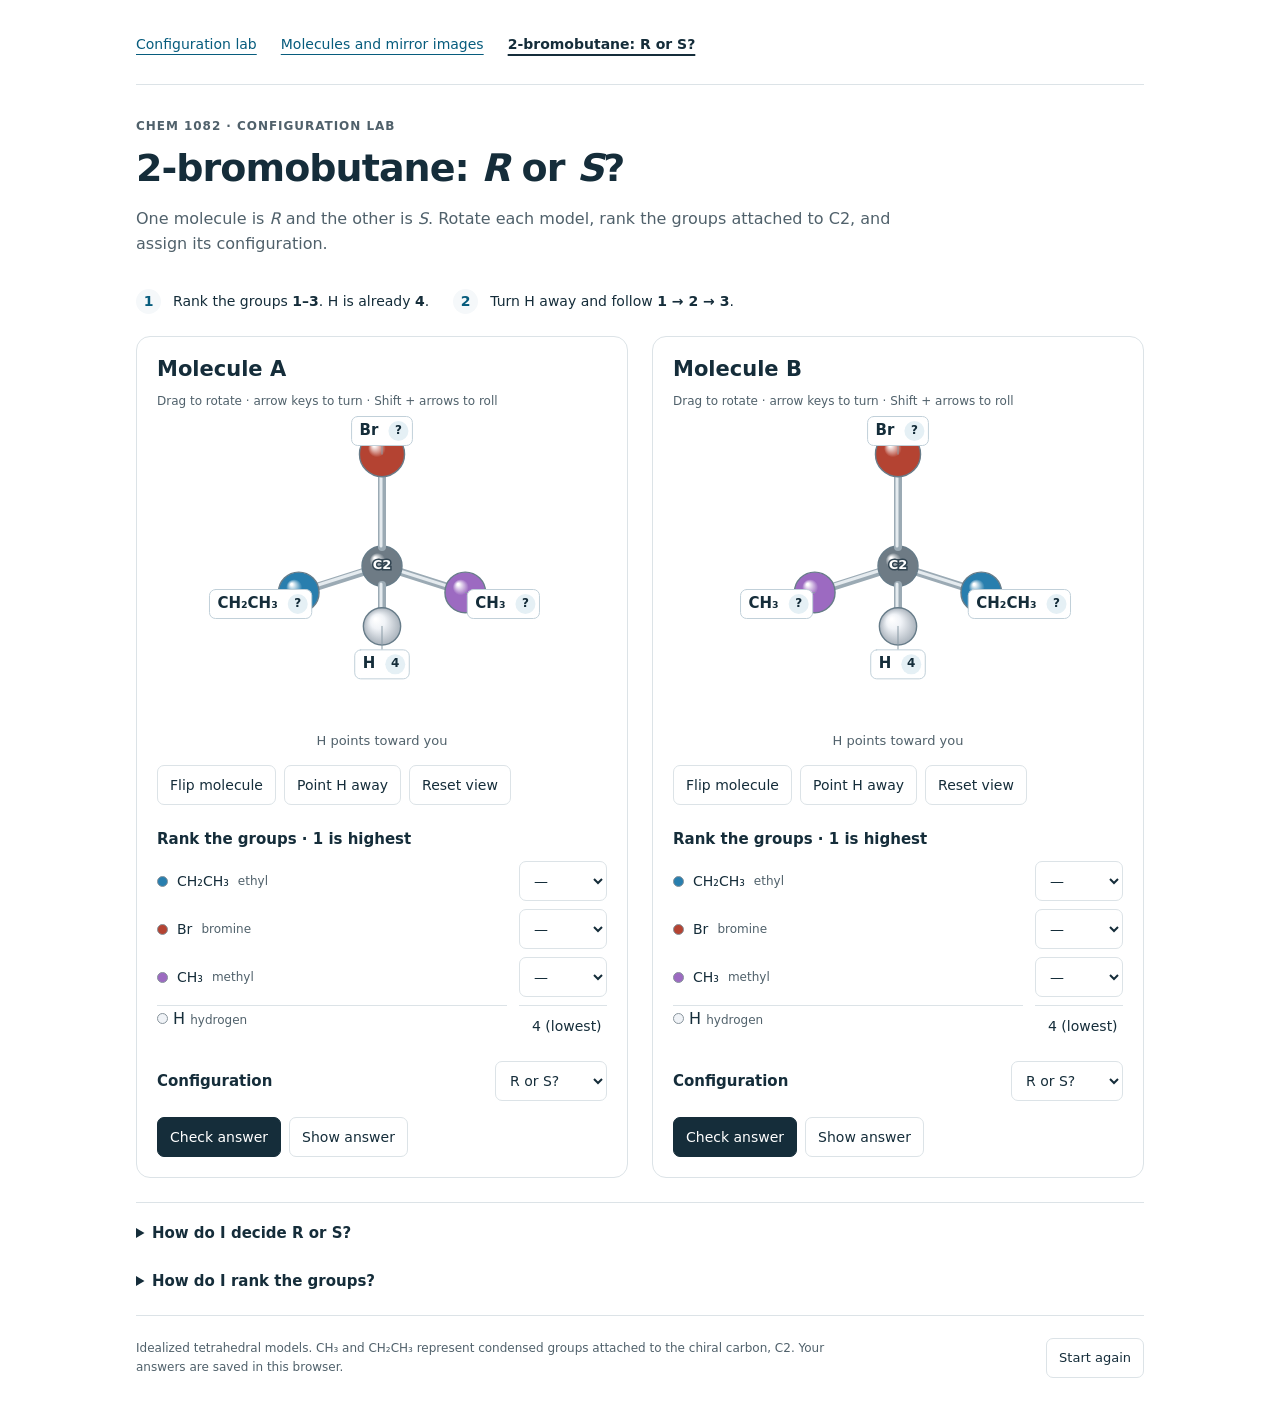
==== bromobutane-rs.html @ 197d88bf "Add 2-bromobutane R/S ranking activity to Configuration Lab" ====
<!doctype html>
<html lang="en">
<head>
<meta charset="utf-8">
<meta name="viewport" content="width=device-width, initial-scale=1">
<meta name="description" content="Rotate the R and S enantiomers of 2-bromobutane, rank the groups around C2, and practice assigning absolute configuration.">
<title>2-bromobutane: R or S? · Configuration lab</title>
<link rel="stylesheet" href="./bromobutane-rs.css">
<script src="./bromobutane-rs-core.js" defer></script>
<script src="./bromobutane-rs.js" defer></script>
</head>
<body>
<nav class="lab-nav" aria-label="Configuration lab navigation">
  <a href="./configuration.html">Configuration lab</a>
  <a href="./mirror-images.html">Molecules and mirror images</a>
  <a href="./bromobutane-rs.html" aria-current="page">2-bromobutane: R or S?</a>
</nav>
<main>
<header class="intro">
  <p class="course">CHEM 1082 · CONFIGURATION LAB</p>
  <h1>2-bromobutane: <i>R</i> or <i>S</i>?</h1>
  <p>One molecule is <i>R</i> and the other is <i>S</i>. Rotate each model, rank the groups attached to C2, and assign its configuration.</p>
</header>
<div class="instructions"><span class="step">1</span><span>Rank the groups <strong>1–3</strong>. H is already <strong>4</strong>.</span><span class="step">2</span><span>Turn H away and follow <strong>1 → 2 → 3</strong>.</span></div>
<div class="molecule-grid" id="molecule-grid"></div>
<section class="help" aria-label="Configuration help">
  <details><summary>How do I decide R or S?</summary>
    <p>With the lowest-priority group, H, pointing away from you, follow 1 → 2 → 3. Clockwise is <i>R</i>; counterclockwise is <i>S</i>. A flip rotates the entire model, so its configuration stays the same.</p>
  </details>
  <details><summary>How do I rank the groups?</summary>
    <p>Start with the atom directly bonded to C2: a higher atomic number gives a higher priority. If two groups begin with the same atom, compare the atoms attached to those atoms, in decreasing atomic number, until you find a difference. Exclude the bond back to C2.</p>
    <p><a href="https://openstax.org/books/organic-chemistry/pages/5-5-sequence-rules-for-specifying-configuration" target="_blank" rel="noopener noreferrer">Cahn–Ingold–Prelog sequence rules · OpenStax</a></p>
  </details>
</section>
<footer><p>Idealized tetrahedral models. CH₃ and CH₂CH₃ represent condensed groups attached to the chiral carbon, C2. Your answers are saved in this browser.</p><button type="button" id="start-again">Start again</button></footer>
<noscript><p>Enable JavaScript to rotate the molecules and check your answers.</p></noscript>
</main>
</body>
</html>
---- bromobutane-rs.css ----
:root{color-scheme:light dark;--bg:light-dark(#fff,#181818);--text:light-dark(#152d3a,#edf3f6);--muted:light-dark(#50616b,#b5c1c8);--line:light-dark(#dce3e7,#424b50);--accent:light-dark(#075c7d,#88d7f4);--soft:light-dark(#f5f8fa,#20282d);--good:light-dark(#147448,#7bdfac);--bad:light-dark(#a53229,#ff9d94)}
*{box-sizing:border-box}body{max-width:1040px;margin:0 auto;padding:16px;background:var(--bg);color:var(--text);font-family:system-ui,sans-serif;line-height:1.6}a{color:var(--accent);text-underline-offset:5px}a:focus-visible,button:focus-visible,select:focus-visible,canvas:focus-visible,summary:focus-visible{outline:3px solid var(--accent);outline-offset:4px}.lab-nav{display:flex;flex-wrap:wrap;gap:8px 24px;align-items:center;padding:6px 0 18px;margin-bottom:18px;border-bottom:1px solid var(--line)}.lab-nav a{display:inline-flex;align-items:center;min-height:44px;font-size:14px}.lab-nav a[aria-current=page]{color:inherit;text-decoration-thickness:2px;font-weight:600}.intro{padding:14px 0 18px}.course{font-size:12px;letter-spacing:.08em;font-weight:600;color:var(--muted);margin:0 0 10px}h1{font-size:clamp(27px,4.5vw,38px);line-height:1.2;font-weight:600;letter-spacing:-.025em;margin:0 0 14px}.intro>p:last-child{margin:0;color:var(--muted);max-width:800px}.instructions{display:flex;flex-wrap:wrap;align-items:center;gap:8px 12px;font-size:14px;padding:14px 0 22px}.step{display:inline-grid;place-items:center;flex:none;width:25px;height:25px;border-radius:50%;background:var(--soft);color:var(--accent);font-weight:700}.step:nth-of-type(3){margin-left:12px}.molecule-grid{display:grid;grid-template-columns:1fr 1fr;gap:24px}.molecule{min-width:0;border:1px solid var(--line);border-radius:14px;padding:20px}.molecule h2{font-size:21px;font-weight:600;line-height:1.2;margin:0}.model-header{display:flex;gap:12px;justify-content:space-between;align-items:center}.answer-tag{font-weight:600;font-size:14px;color:var(--good)}.drag-hint{font-size:12px;color:var(--muted);margin:10px 0 0}.model-canvas{width:100%;height:320px;display:block;cursor:grab;touch-action:none;border-radius:8px}.model-canvas:active{cursor:grabbing}.orientation{min-height:26px;margin:0 0 8px;font-size:13px;color:var(--muted);text-align:center}.orientation[data-away=true]{color:var(--accent)}.view-buttons{display:flex;flex-wrap:wrap;gap:8px;margin-bottom:22px}button,select{font:inherit;font-size:14px;color:var(--text);background:var(--bg);border:1px solid var(--line);border-radius:7px;min-height:40px}button{padding:7px 12px;cursor:pointer}button:hover{background:var(--soft)}button.primary{color:var(--bg);background:var(--text);border-color:var(--text)}button.primary:hover{opacity:.88}select{padding:6px 30px 6px 10px;min-width:88px}fieldset{border:0;margin:0;padding:0}legend{font-size:15px;font-weight:600;padding:0;margin-bottom:10px}.rank-list{display:grid;grid-template-columns:1fr auto;align-items:center;gap:8px 12px}.rank-list label{display:flex;align-items:center;gap:9px;font-size:14px}.swatch{width:11px;height:11px;border-radius:50%;display:inline-block;flex:none;border:1px solid #88949c}.rank-list small{font-size:12px;color:var(--muted)}.fixed-rank{font-size:14px;min-height:40px;display:flex;align-items:center;padding-left:13px;border-top:1px solid var(--line)}.hydrogen-label{min-height:40px;border-top:1px solid var(--line)}.assignment{display:flex;gap:10px;align-items:center;justify-content:space-between;margin:16px 0}.assignment label{font-size:15px;font-weight:600}.actions{display:flex;gap:8px;flex-wrap:wrap}.feedback{font-size:14px;line-height:1.55;margin:14px 0 0}.feedback:empty{display:none}.feedback p{margin:5px 0}.feedback[data-status=correct]{color:var(--good)}.feedback[data-status=incorrect]{color:var(--bad)}select[aria-invalid=true]{border-color:var(--bad)}.help{margin-top:24px;padding:8px 0;border-top:1px solid var(--line);border-bottom:1px solid var(--line)}details{padding:10px 0}summary{cursor:pointer;font-size:15px;font-weight:600;min-height:28px}details p{font-size:14px;max-width:780px;margin:10px 0;color:var(--muted)}footer{display:flex;gap:24px;align-items:center;justify-content:space-between;margin:22px 0 10px}footer p{font-size:12px;color:var(--muted);max-width:740px;margin:0}footer button{flex:none;font-size:13px}@media(max-width:730px){.molecule-grid{grid-template-columns:1fr;gap:20px}.molecule{padding:16px}.instructions{display:grid;grid-template-columns:25px 1fr}.step:nth-of-type(3){margin-left:0}.model-canvas{height:310px}footer{align-items:flex-start;flex-direction:column;gap:12px}.lab-nav{gap:4px 18px}}@media(prefers-reduced-motion:reduce){*{scroll-behavior:auto}}
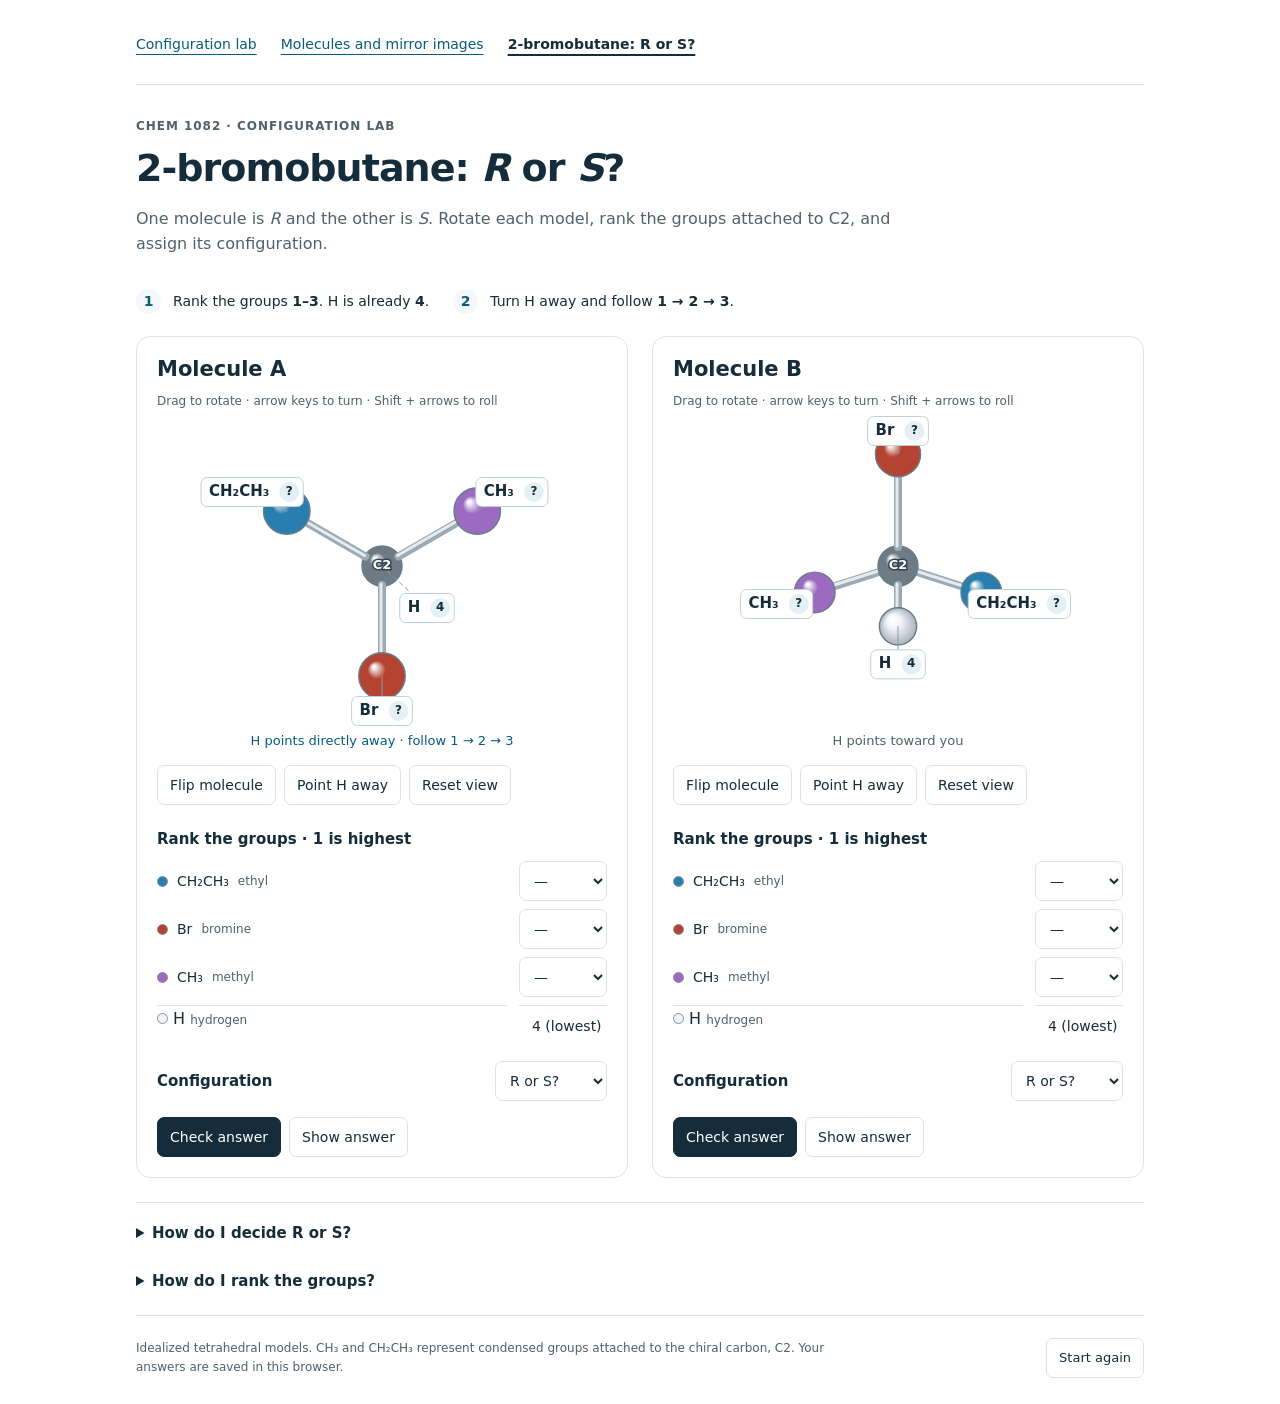
==== commit cf446415: "Start Molecule A with hydrogen pointing away" ====
--- a/bromobutane-rs.html
+++ b/bromobutane-rs.html
@@ -7,7 +7,7 @@
 <title>2-bromobutane: R or S? · Configuration lab</title>
 <link rel="stylesheet" href="./bromobutane-rs.css">
 <script src="./bromobutane-rs-core.js" defer></script>
-<script src="./bromobutane-rs.js" defer></script>
+<script src="./bromobutane-rs.js?v=2" defer></script>
 </head>
 <body>
 <nav class="lab-nav" aria-label="Configuration lab navigation">
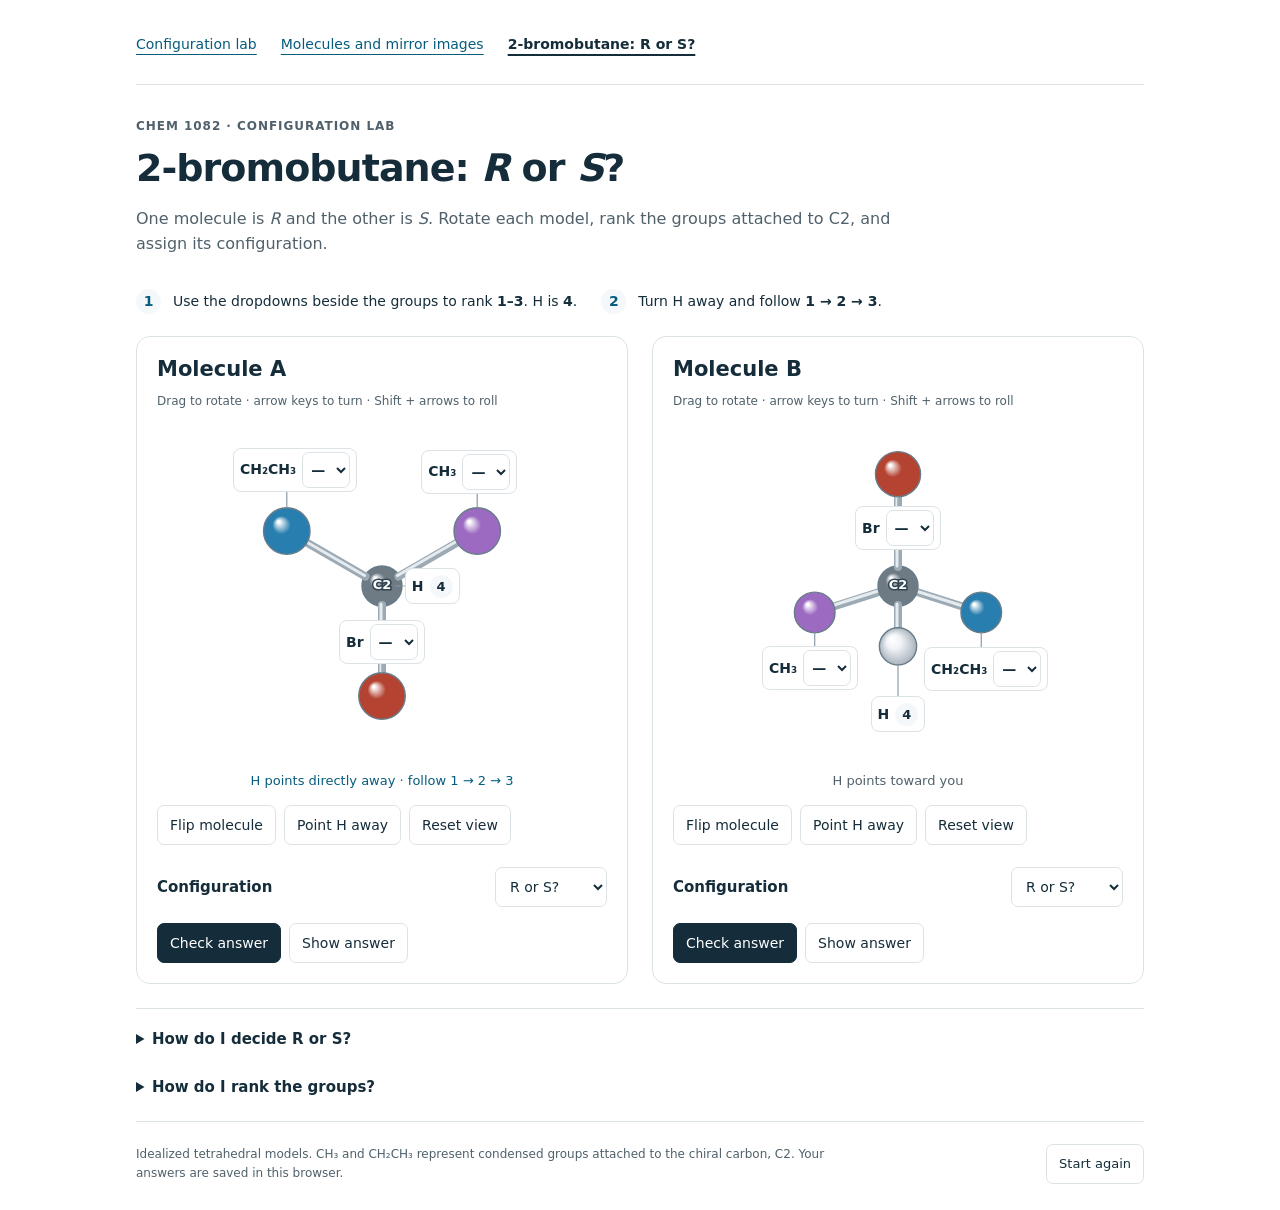
==== commit fec3780d: "Place R/S priority dropdowns beside their molecule groups" ====
--- a/bromobutane-rs.html
+++ b/bromobutane-rs.html
@@ -5,9 +5,9 @@
 <meta name="viewport" content="width=device-width, initial-scale=1">
 <meta name="description" content="Rotate the R and S enantiomers of 2-bromobutane, rank the groups around C2, and practice assigning absolute configuration.">
 <title>2-bromobutane: R or S? · Configuration lab</title>
-<link rel="stylesheet" href="./bromobutane-rs.css">
+<link rel="stylesheet" href="./bromobutane-rs.css?v=3">
 <script src="./bromobutane-rs-core.js" defer></script>
-<script src="./bromobutane-rs.js?v=2" defer></script>
+<script src="./bromobutane-rs.js?v=3" defer></script>
 </head>
 <body>
 <nav class="lab-nav" aria-label="Configuration lab navigation">
@@ -21,7 +21,7 @@
   <h1>2-bromobutane: <i>R</i> or <i>S</i>?</h1>
   <p>One molecule is <i>R</i> and the other is <i>S</i>. Rotate each model, rank the groups attached to C2, and assign its configuration.</p>
 </header>
-<div class="instructions"><span class="step">1</span><span>Rank the groups <strong>1–3</strong>. H is already <strong>4</strong>.</span><span class="step">2</span><span>Turn H away and follow <strong>1 → 2 → 3</strong>.</span></div>
+<div class="instructions"><span class="step">1</span><span>Use the dropdowns beside the groups to rank <strong>1–3</strong>. H is <strong>4</strong>.</span><span class="step">2</span><span>Turn H away and follow <strong>1 → 2 → 3</strong>.</span></div>
 <div class="molecule-grid" id="molecule-grid"></div>
 <section class="help" aria-label="Configuration help">
   <details><summary>How do I decide R or S?</summary>
--- a/bromobutane-rs.css
+++ b/bromobutane-rs.css
@@ -1,2 +1,10 @@
 :root{color-scheme:light dark;--bg:light-dark(#fff,#181818);--text:light-dark(#152d3a,#edf3f6);--muted:light-dark(#50616b,#b5c1c8);--line:light-dark(#dce3e7,#424b50);--accent:light-dark(#075c7d,#88d7f4);--soft:light-dark(#f5f8fa,#20282d);--good:light-dark(#147448,#7bdfac);--bad:light-dark(#a53229,#ff9d94)}
+.model-stage{position:relative}
+.atom-controls{position:absolute;inset:0;pointer-events:none;overflow:clip}
+.atom-controls .atom-label{position:absolute;display:inline-flex;align-items:center;gap:6px;padding:3px 6px;border:1px solid var(--line);border-radius:8px;background:var(--bg);color:var(--text);font-size:14px;font-weight:600;line-height:1.2;white-space:nowrap;pointer-events:auto}
+.atom-controls .atom-label select{width:48px;min-width:48px;height:36px;min-height:36px;padding:2px 4px;font-size:14px;font-weight:600;cursor:pointer}
+.atom-controls .hydrogen-label{min-height:36px;pointer-events:none}
+.atom-controls .fixed-rank{display:inline-flex;align-items:center;justify-content:center;width:23px;height:23px;min-height:23px;padding:0;border:0;border-radius:50%;background:var(--soft);font-size:13px}
+.model-stage .model-canvas{height:360px}
+@media(max-width:730px){.model-stage .model-canvas{height:340px}.atom-controls .atom-label{font-size:13px}}
 *{box-sizing:border-box}body{max-width:1040px;margin:0 auto;padding:16px;background:var(--bg);color:var(--text);font-family:system-ui,sans-serif;line-height:1.6}a{color:var(--accent);text-underline-offset:5px}a:focus-visible,button:focus-visible,select:focus-visible,canvas:focus-visible,summary:focus-visible{outline:3px solid var(--accent);outline-offset:4px}.lab-nav{display:flex;flex-wrap:wrap;gap:8px 24px;align-items:center;padding:6px 0 18px;margin-bottom:18px;border-bottom:1px solid var(--line)}.lab-nav a{display:inline-flex;align-items:center;min-height:44px;font-size:14px}.lab-nav a[aria-current=page]{color:inherit;text-decoration-thickness:2px;font-weight:600}.intro{padding:14px 0 18px}.course{font-size:12px;letter-spacing:.08em;font-weight:600;color:var(--muted);margin:0 0 10px}h1{font-size:clamp(27px,4.5vw,38px);line-height:1.2;font-weight:600;letter-spacing:-.025em;margin:0 0 14px}.intro>p:last-child{margin:0;color:var(--muted);max-width:800px}.instructions{display:flex;flex-wrap:wrap;align-items:center;gap:8px 12px;font-size:14px;padding:14px 0 22px}.step{display:inline-grid;place-items:center;flex:none;width:25px;height:25px;border-radius:50%;background:var(--soft);color:var(--accent);font-weight:700}.step:nth-of-type(3){margin-left:12px}.molecule-grid{display:grid;grid-template-columns:1fr 1fr;gap:24px}.molecule{min-width:0;border:1px solid var(--line);border-radius:14px;padding:20px}.molecule h2{font-size:21px;font-weight:600;line-height:1.2;margin:0}.model-header{display:flex;gap:12px;justify-content:space-between;align-items:center}.answer-tag{font-weight:600;font-size:14px;color:var(--good)}.drag-hint{font-size:12px;color:var(--muted);margin:10px 0 0}.model-canvas{width:100%;height:320px;display:block;cursor:grab;touch-action:none;border-radius:8px}.model-canvas:active{cursor:grabbing}.orientation{min-height:26px;margin:0 0 8px;font-size:13px;color:var(--muted);text-align:center}.orientation[data-away=true]{color:var(--accent)}.view-buttons{display:flex;flex-wrap:wrap;gap:8px;margin-bottom:22px}button,select{font:inherit;font-size:14px;color:var(--text);background:var(--bg);border:1px solid var(--line);border-radius:7px;min-height:40px}button{padding:7px 12px;cursor:pointer}button:hover{background:var(--soft)}button.primary{color:var(--bg);background:var(--text);border-color:var(--text)}button.primary:hover{opacity:.88}select{padding:6px 30px 6px 10px;min-width:88px}fieldset{border:0;margin:0;padding:0}legend{font-size:15px;font-weight:600;padding:0;margin-bottom:10px}.rank-list{display:grid;grid-template-columns:1fr auto;align-items:center;gap:8px 12px}.rank-list label{display:flex;align-items:center;gap:9px;font-size:14px}.swatch{width:11px;height:11px;border-radius:50%;display:inline-block;flex:none;border:1px solid #88949c}.rank-list small{font-size:12px;color:var(--muted)}.fixed-rank{font-size:14px;min-height:40px;display:flex;align-items:center;padding-left:13px;border-top:1px solid var(--line)}.hydrogen-label{min-height:40px;border-top:1px solid var(--line)}.assignment{display:flex;gap:10px;align-items:center;justify-content:space-between;margin:16px 0}.assignment label{font-size:15px;font-weight:600}.actions{display:flex;gap:8px;flex-wrap:wrap}.feedback{font-size:14px;line-height:1.55;margin:14px 0 0}.feedback:empty{display:none}.feedback p{margin:5px 0}.feedback[data-status=correct]{color:var(--good)}.feedback[data-status=incorrect]{color:var(--bad)}select[aria-invalid=true]{border-color:var(--bad)}.help{margin-top:24px;padding:8px 0;border-top:1px solid var(--line);border-bottom:1px solid var(--line)}details{padding:10px 0}summary{cursor:pointer;font-size:15px;font-weight:600;min-height:28px}details p{font-size:14px;max-width:780px;margin:10px 0;color:var(--muted)}footer{display:flex;gap:24px;align-items:center;justify-content:space-between;margin:22px 0 10px}footer p{font-size:12px;color:var(--muted);max-width:740px;margin:0}footer button{flex:none;font-size:13px}@media(max-width:730px){.molecule-grid{grid-template-columns:1fr;gap:20px}.molecule{padding:16px}.instructions{display:grid;grid-template-columns:25px 1fr}.step:nth-of-type(3){margin-left:0}.model-canvas{height:310px}footer{align-items:flex-start;flex-direction:column;gap:12px}.lab-nav{gap:4px 18px}}@media(prefers-reduced-motion:reduce){*{scroll-behavior:auto}}
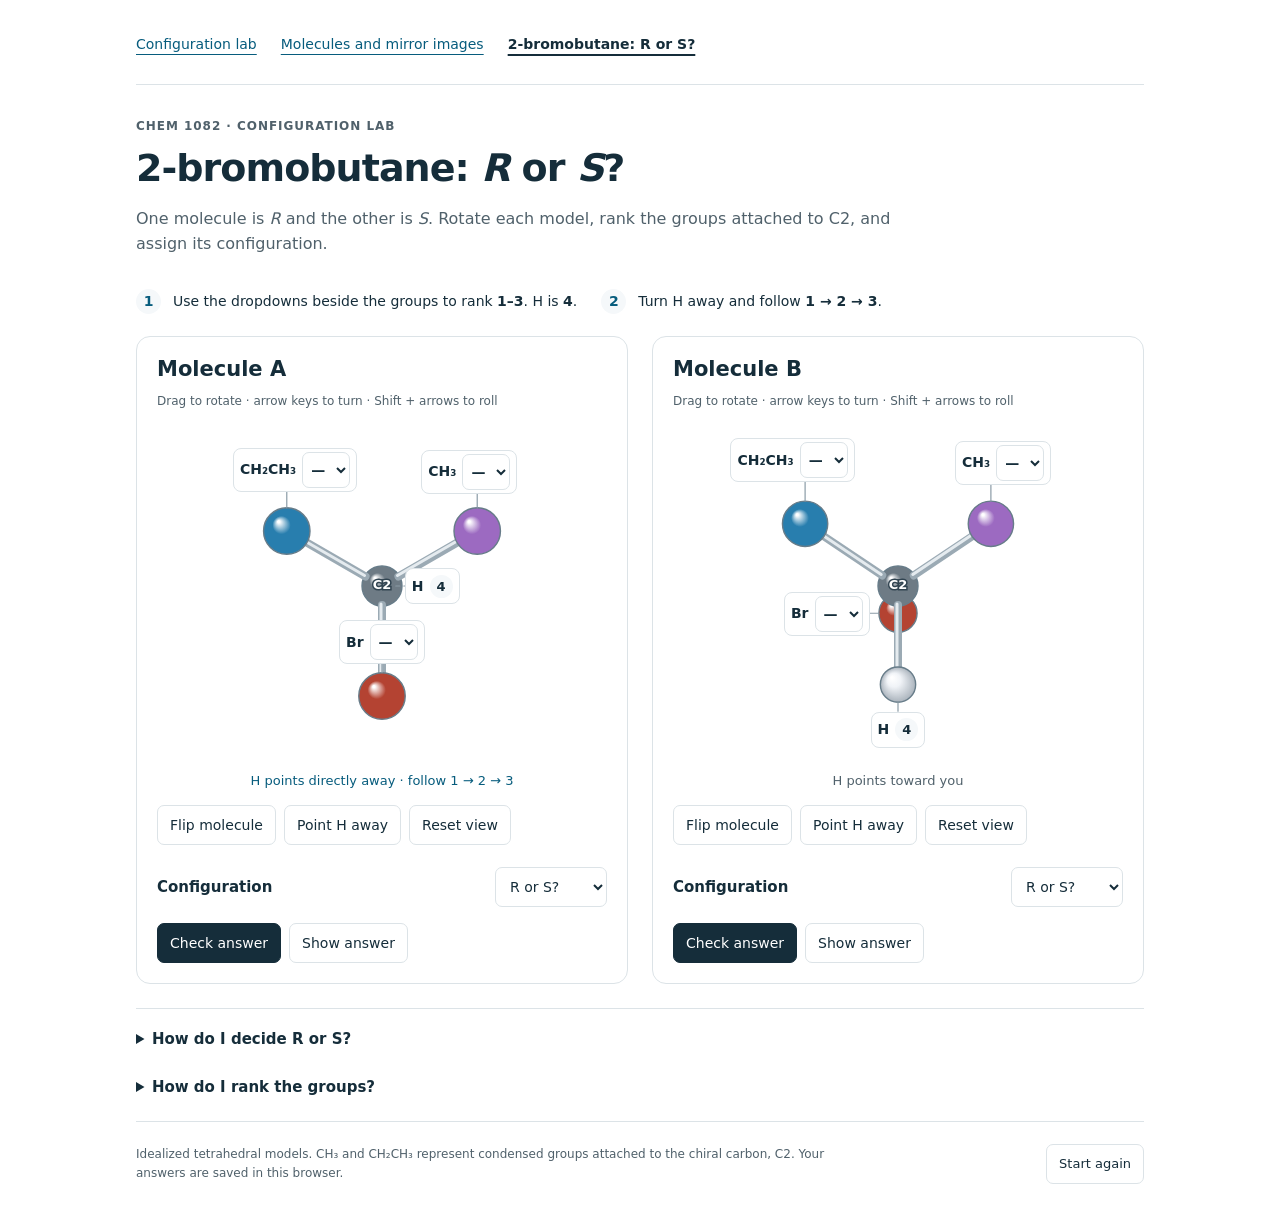
==== commit eef7c337: "Refresh model script cache for updated molecule B view" ====
--- a/bromobutane-rs.html
+++ b/bromobutane-rs.html
@@ -7,7 +7,7 @@
 <title>2-bromobutane: R or S? · Configuration lab</title>
 <link rel="stylesheet" href="./bromobutane-rs.css?v=3">
 <script src="./bromobutane-rs-core.js" defer></script>
-<script src="./bromobutane-rs.js?v=3" defer></script>
+<script src="./bromobutane-rs.js?v=4" defer></script>
 </head>
 <body>
 <nav class="lab-nav" aria-label="Configuration lab navigation">
